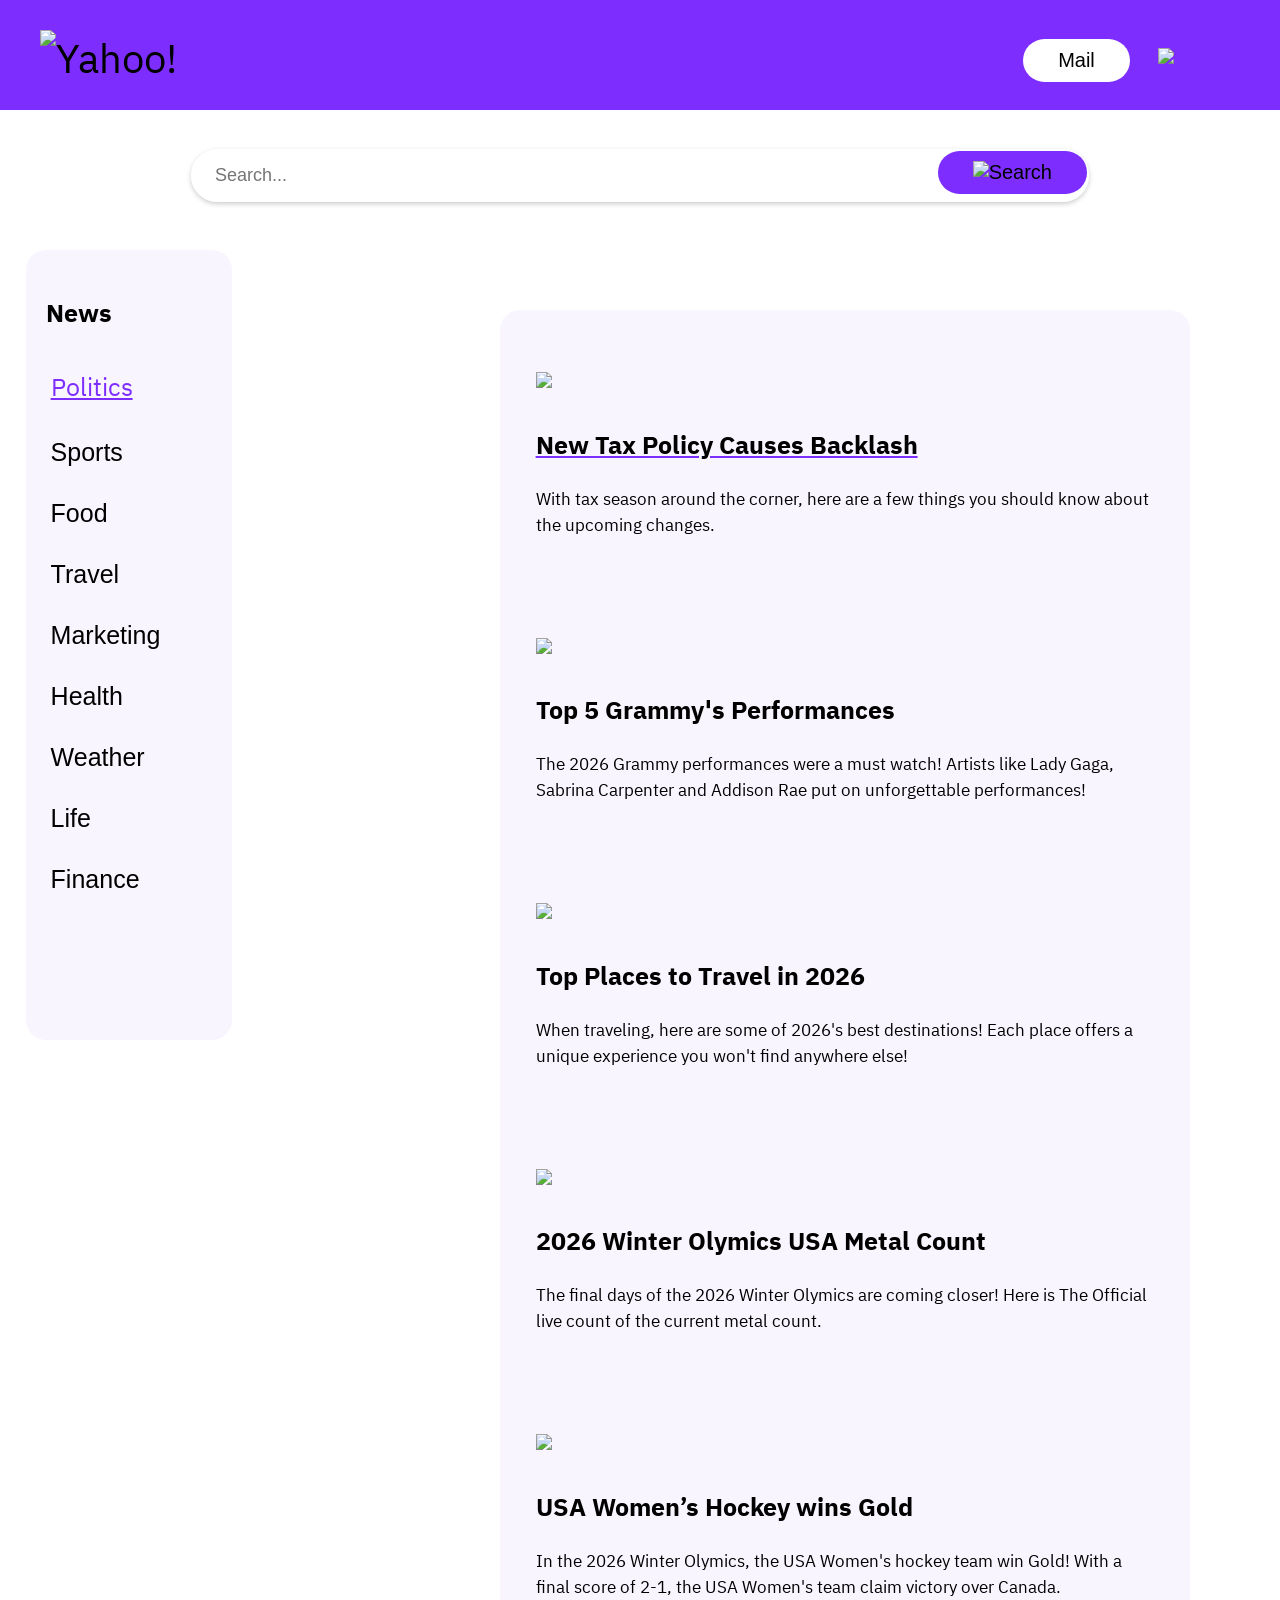
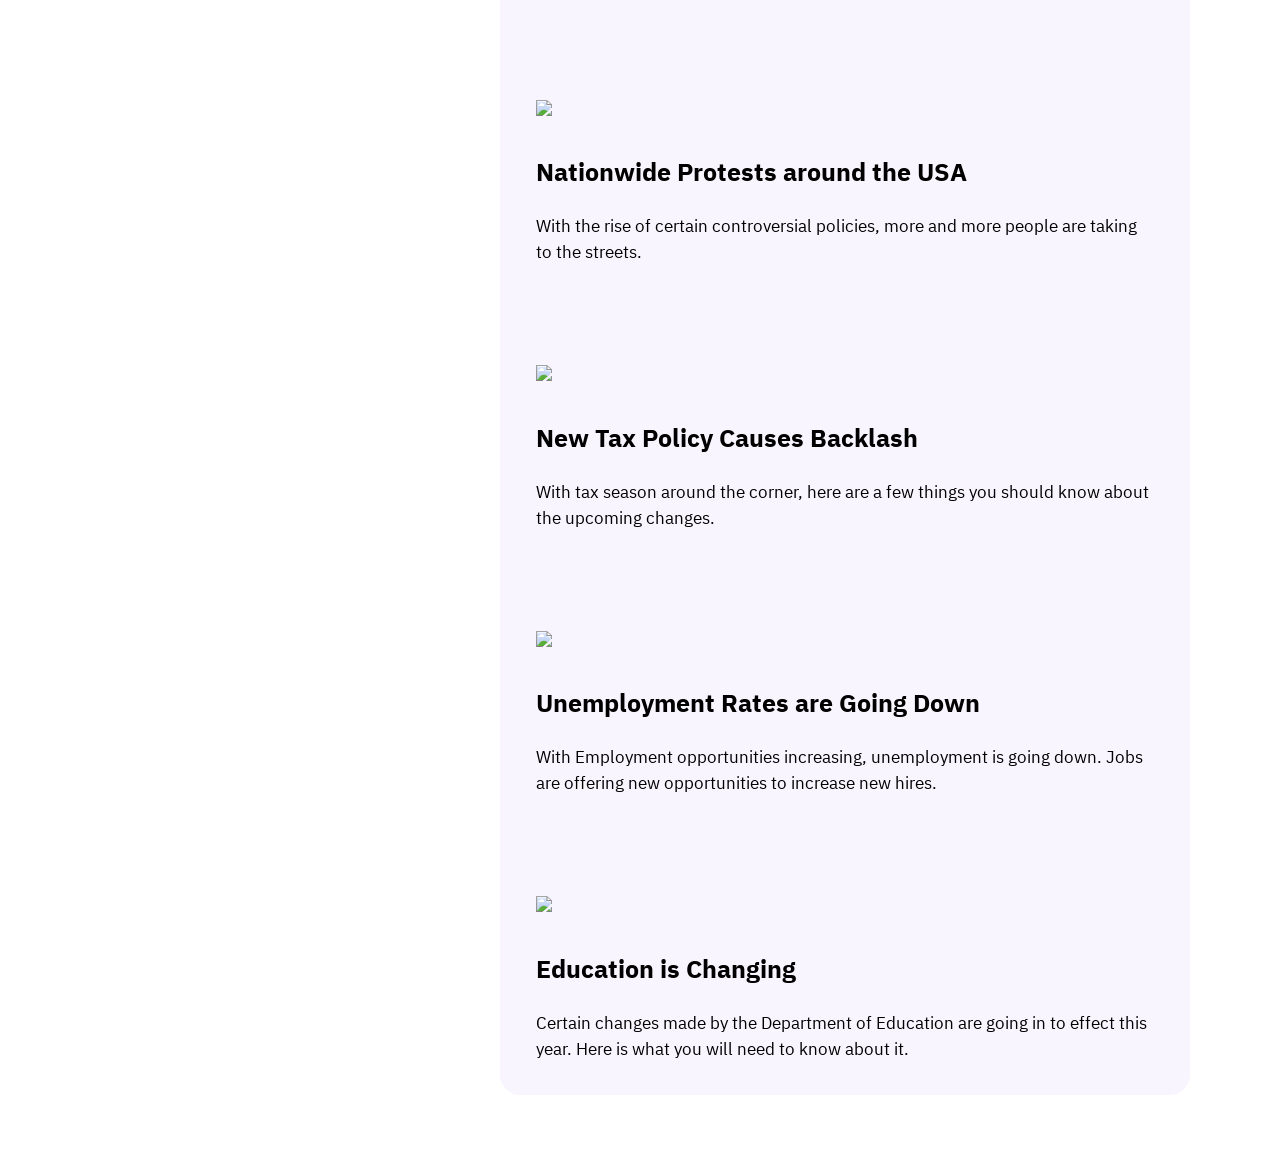
==== index.html @ 1e4b3298 "Create index.html" ====
<!DOCTYPE html>
<html>
  <head>
    <meta charset="UTF-8">
    <meta name="viewport" content="width=device-width, initial-scale=1.0">
    <title>Yahoo!</title>
    <link href="style.css" rel="stylesheet" type="text/css" media="all">
 </head>
<body>

      <div class="header"> 
        <div class="headertitle">
          <img src="images/yahoologo.png" alt="Yahoo!">
        </div>
        <div class="headerbutton"> 
          <a href="email.html">
            <button class="button1">Mail</button>
          </a>
        </div>
        <div class="headericon">
          <a href="profile.html" >
            <img src="images/profpic.png" alt="Account">
          </a>
        </div>
      </div>

<div class="searchbar">
    <div class="search-container">
        <input type="text" placeholder="Search...">
          
          <a href="search.html">
            <button class="button2"> 
              <img src="images/search.png" alt="Search"> 
            </button>
          </a>
    </div>
</div>

    <div class="newsselection">
        <h3>News</h3>
                    
            <a href="politics.html">
              <div class="button3">
              Politics
            </div>
            </a>
                  
            <button class="button3">
              Sports
            </button>
                 
            <button class="button3">
              Food
            </button>
                    
            <button class="button3">
              Travel
            </button>
                    
            <button class="button3">
              Marketing
            </button>
                    
            <button class="button3">
              Health
            </button>
                    
            <button class="button3">
              Weather
            </button>
                    
            <button class="button3">
              Life
            </button>
                    
            <button class="button3">
              Finance
            </button>
                    
    </div>

<div class="content">

   <div class="trendingsection">
      <div class="imagediv"> 
        <img src="images/politics1.png" width=100%> 
      </div>
        <div class="headingdiv">
          <a href= "article.html"> 
            <h2> New Tax Policy Causes Backlash</h2>
          </a>
        </div>
        <div class="textdiv"> 
          <p class="paragraph">With tax season around the corner, here are a few things you should know about the upcoming changes.</p>
        </div>
    </div>
  
    <div class="trendingsection">
      <div class="imagediv"> 
          <img src="images/trending1.png" width=100%> 
      </div>
        <div class="headingdiv">
           <h2> Top 5 Grammy's Performances</h2> 
        </div>
         <div class="textdiv"> 
            <p class="paragraph">The 2026 Grammy performances were a must watch! Artists like Lady Gaga, Sabrina Carpenter and Addison Rae put on unforgettable performances!</p>
          </div>
    </div>

    <div class="trendingsection">
      <div class="imagediv"> 
        <img src="images/trending2.png" width=100%> 
      </div>
        <div class="headingdiv"> 
          <h2>Top Places to Travel in 2026</h2>
        </div>
        <div class="textdiv">
          <p class="paragraph">When traveling, here are some of 2026's best destinations! Each place offers a unique experience you won't find anywhere else!</p> 
        </div>
    </div>

    <div class="trendingsection">
      <div class="imagediv"> 
        <img src="images/trending3.png" width=100%> 
      </div>
        <div class="headingdiv"> 
          <h2>2026 Winter Olymics USA Metal Count</h2>
        </div>
        <div class="textdiv"> 
          <p class="paragraph">The final days of the 2026 Winter Olymics are coming closer! Here is The Official live count of the current metal count. </p>
        </div>
    </div>

    <div class="trendingsection">
      <div class="imagediv"> 
        <img src="images/trending4.png" width=100%> 
      </div>
        <div class="headingdiv">
          <h2>USA Women’s Hockey wins Gold</h2>
        </div>
        <div class="textdiv"> 
          <p class="paragraph">In the 2026 Winter Olymics, the USA Women's hockey team win Gold! With a final score of 2-1, the USA Women's team claim victory over Canada.</p> 
        </div>
    </div>

      <div class="trendingsection">
      <div class="imagediv"> 
        <img src="images/trending5.png" width=100%> 
      </div>
        <div class="headingdiv">
          <h2>Nationwide Protests around the USA</h2>
        </div>
        <div class="textdiv"> 
          <p class="paragraph">With the rise of certain controversial policies, more and more people are taking to the streets.</p>
        </div>
    </div>

    <div class="trendingsection">
      <div class="imagediv"> 
        <img src="images/trending6.png" width=100%> 
      </div>
        <div class="headingdiv">
          <h2>New Tax Policy Causes Backlash</h2>
        </div>
        <div class="textdiv"> 
          <p class="paragraph">With tax season around the corner, here are a few things you should know about the upcoming changes.</p>
        </div>
    </div>

    <div class="trendingsection">
      <div class="imagediv"> 
        <img src="images/trending7.png" width=100%> 
      </div>
      <div class="headingdiv">
        <h2>Unemployment Rates are Going Down</h2>
      </div>
      <div class="textdiv"> 
        <p class="paragraph">With Employment opportunities increasing, unemployment is going down. Jobs are offering new opportunities to increase new hires.</p>
      </div>
    </div>

    <div class="trendingsection">
      <div class="imagediv"> 
        <img src="images/trending8.png" width=100%> 
      </div>
      <div class="headingdiv">
        <h2>Education is Changing</h2>
      </div>
      <div class="textdiv"> 
        <p class="paragraph">Certain changes made by the Department of Education are going in to effect this year. Here is what you will need to know about it.</p>
      </div>
    </div>

</div>
</body>

</html>
---- style.css ----
@import url('https://fonts.googleapis.com/css2?family=IBM+Plex+Sans+Devanagari:wght@100;200;300;400;500;600;700&display=swap');


body{
	height:310%;
	width:100%;
	margin:0;
	padding-bottom: 60px;

	  font-family: "IBM Plex Sans Devanagari", sans-serif;
	  font-weight: 400;
	  font-style: normal;

	background-color:white;
}


/* TEXT*/

h1{
	margin: 0;
	}

h2{
	font-size:25px;
	font-family: "IBM Plex Sans Devanagari", sans-serif;
	font-weight: bold;
	font-style: normal;
	color:black;
	text-decoration: none;
}

				h2:hover{
			 	color: #7D2EFF;
			 	text-decoration: underline;
	  			transition:0.5s;

					}

h3{
	font-size:25px;
	font-family: "IBM Plex Sans Devanagari", sans-serif;
	font-weight: bold;
	font-style: normal;
	color:black;}


.paragraph{
	font-size: 17px;
	font-family: "IBM Plex Sans Devanagari", sans-serif;
	font-weight: 400;
	font-style: normal;
}

	a{
	color: #7D2EFF;
	}



/*HEADER*/


.header{
	 padding-top:10px;

	position:fixed;
	background-color: #7D2EFF;
	height:100px;
	width:100%;

	z-index:1000;

	display:flex;
	flex-wrap:nowrap;
}

		.headertitle{
			margin-left: 40px;
			align-content: center;

			font-size: 40px;
			flex-grow:9;

		}

		.headerbutton{
			align-content: center;


			flex-grow:0.3;

		}

		.headericon{
			align-content: center;

			flex-grow:0.5;

		}

					.button1{
						font-size: 20px;
						border:none;
						padding:10px 35px 10px 35px;
						background-color: white;
						border-radius:45px;

					}


				.button1:hover{
					background-color:#A571FF;
					color:white;
					transition:0.5s}


/*Search bar*/


.searchbar {
	height:250px;
	flex: 1;
	display: flex;
	justify-content: center; 
	align-items: center; 
}

.search-container{
	position: relative;
	display: flex;
	flex-wrap:nowrap;

	align-content: center;
	margin-top:100px;
	background-color: white;

	border-radius: 30px;

	box-shadow:0px 2px 5px rgba(0, 0, 0, 0.2);
}

.search-container input{
	width:850px;
	font-size:18px;
	padding:16px 24px;
	border-radius: 30px;
	border:none;

}


					.button2{
						position: absolute;
						margin-top:2px;
						margin-right:2px;
						right: 0;   
						font-size: 20px;
						border:none;
						padding:10px 35px 10px 35px;
						background-color: #7D2EFF;
						border-radius:45px;
					}
					

/*Nav bar AND News Section */


.content{
		background-color: #F9F5FF;
		border-radius: 20px;
		margin-top: 60px;
	height:auto;
	width:auto;
	padding-top:20px;
margin-left: 500px;
margin-right:7%;
	display:flex;
	flex-wrap: wrap;
	padding-left:2%;
	gap:25px;
	
}


					.newsselection{ 
						position: fixed;
						left: 2%;

						padding: 20px;
					background-color: #F9F5FF;

					height: 750px;
					width: 13%;

					border-radius: 20px;

					font-size: 40px;
					}


							.imagediv{
								width:110%;
								}

								.headingdiv{
								width:110%;
								}


								.textdiv{
								width:110%;
								}


		.trendingsection{
			align-content: center;

			padding:15px 15px 15px 10px;
			

			height:auto;
			width:300px;
			border-radius:10px;

			font-size: 40px;
			flex-grow:2;

			margin-right: 80px;

		}



					.button3{
						width:100%;
					border:none;
					margin-left:0;
					margin-top:5px;

					text-align: left;
					font-size: 25px;
					padding:10px 5px 10px 5px;
					background-color: #F9F5FF;
					border-radius:10px;

					}

						.button3:hover {
							background-color: #7D2EFF;
	  						color: white;

	  						transition:0.5s;
						}



@media screen and (max-width: 1080px) {

	.content{
		margin-left: 250px;
		margin-right:7%;
	}

}


@media screen and (max-width: 800px) {
.search-container input{
	width:350px;}

				.newsselection{ 
					width: 24%;
					}
	
}
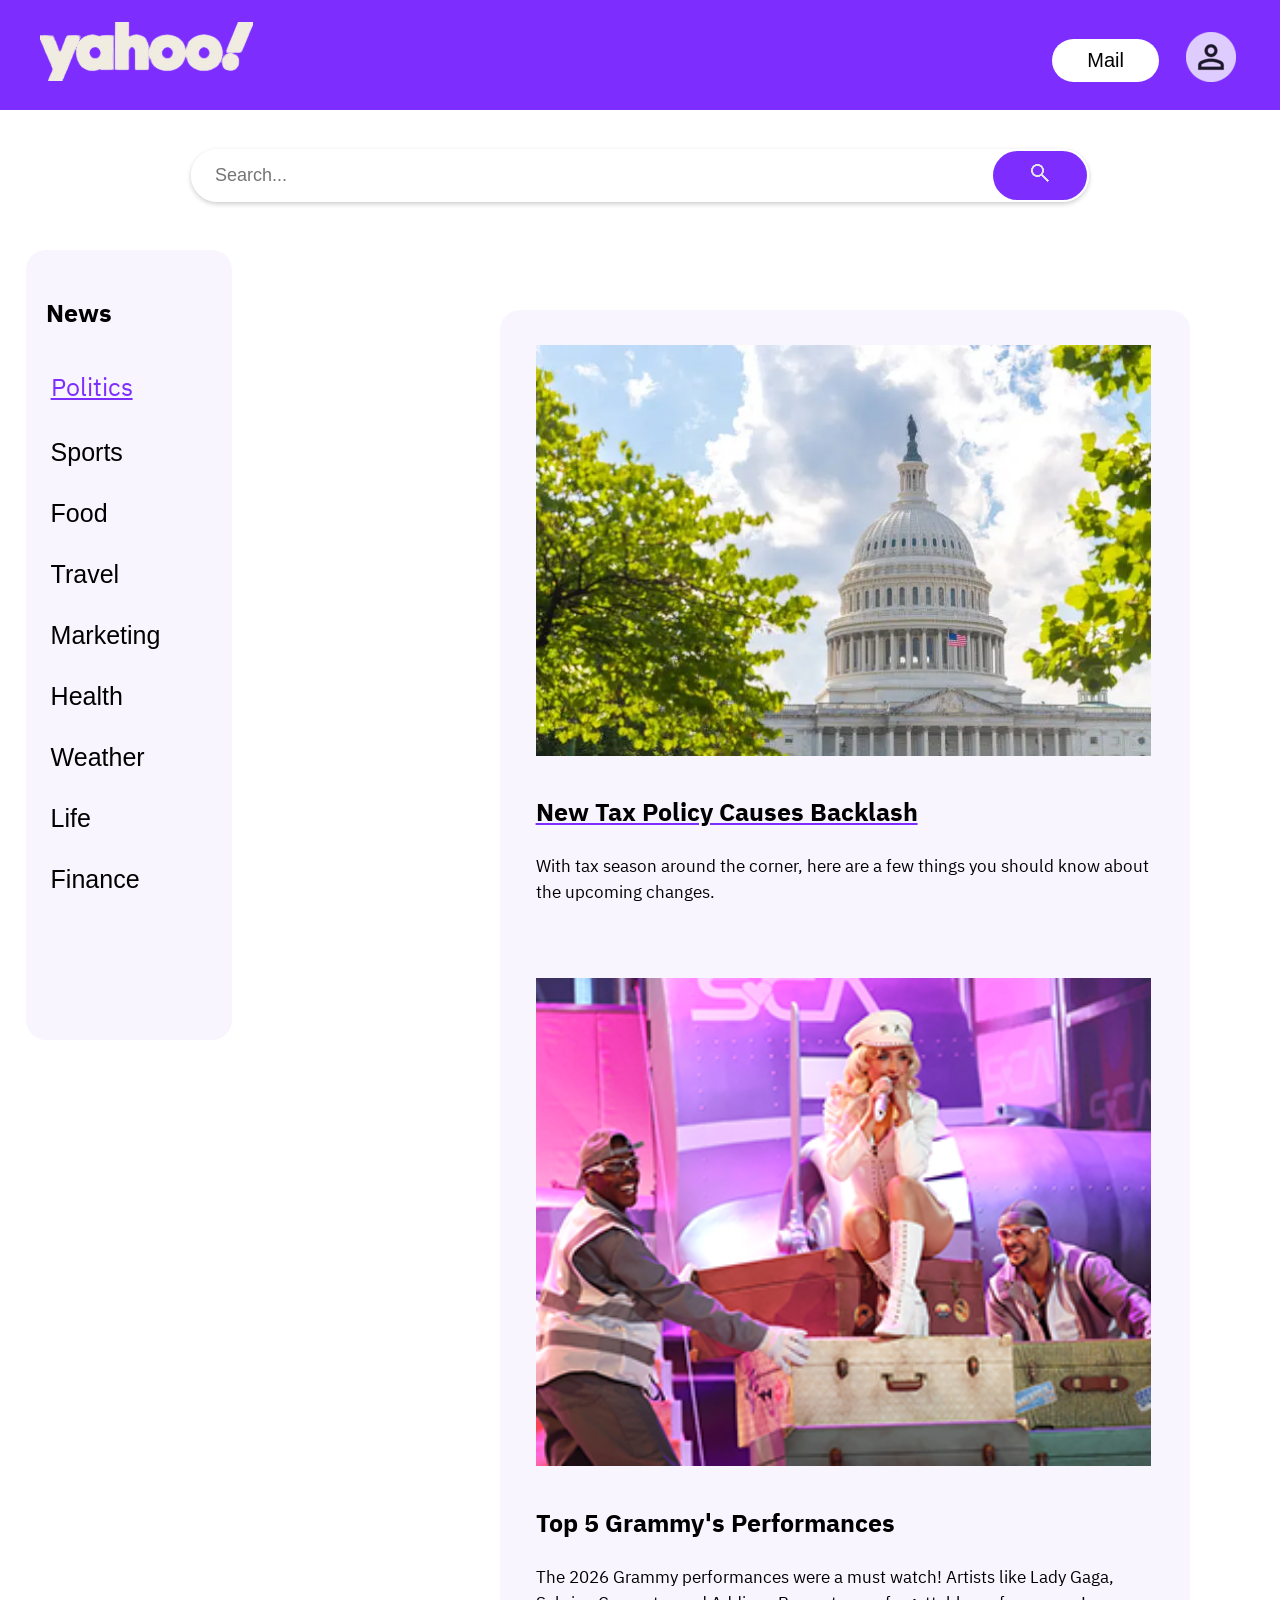
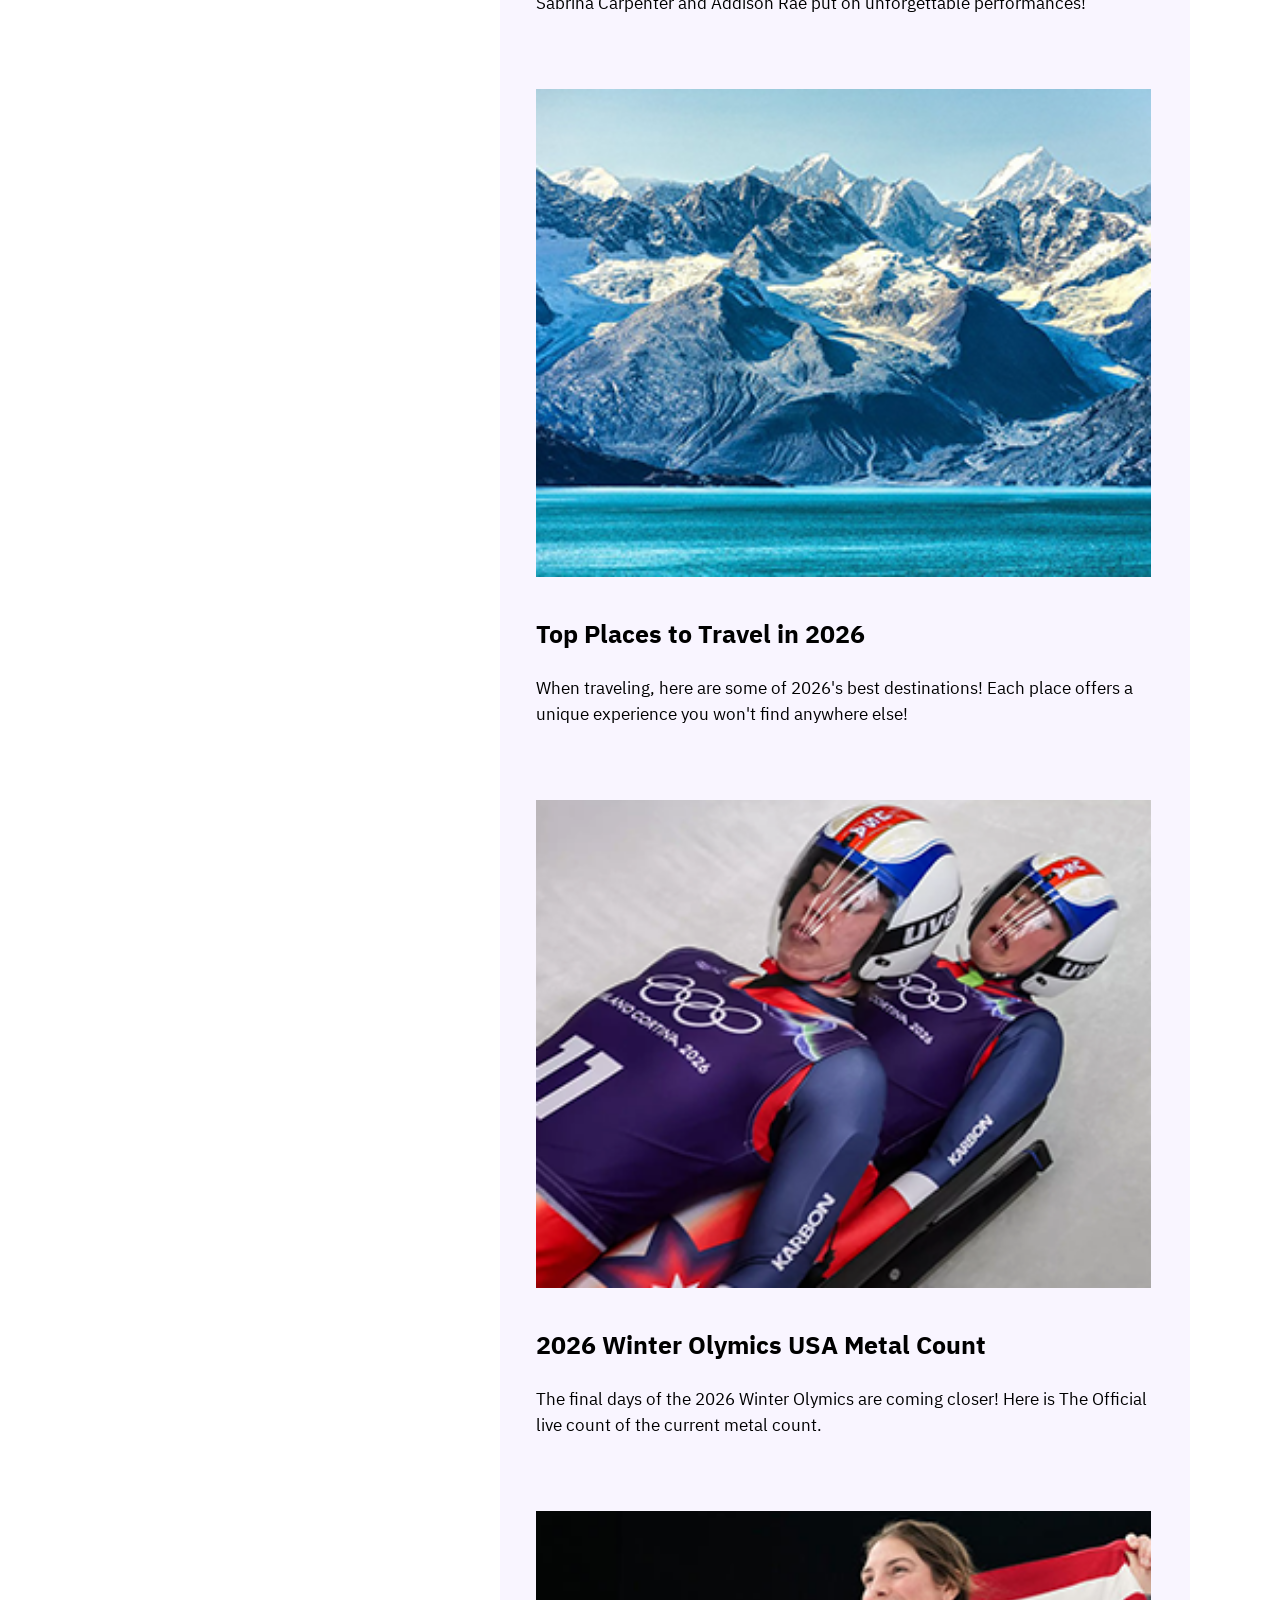
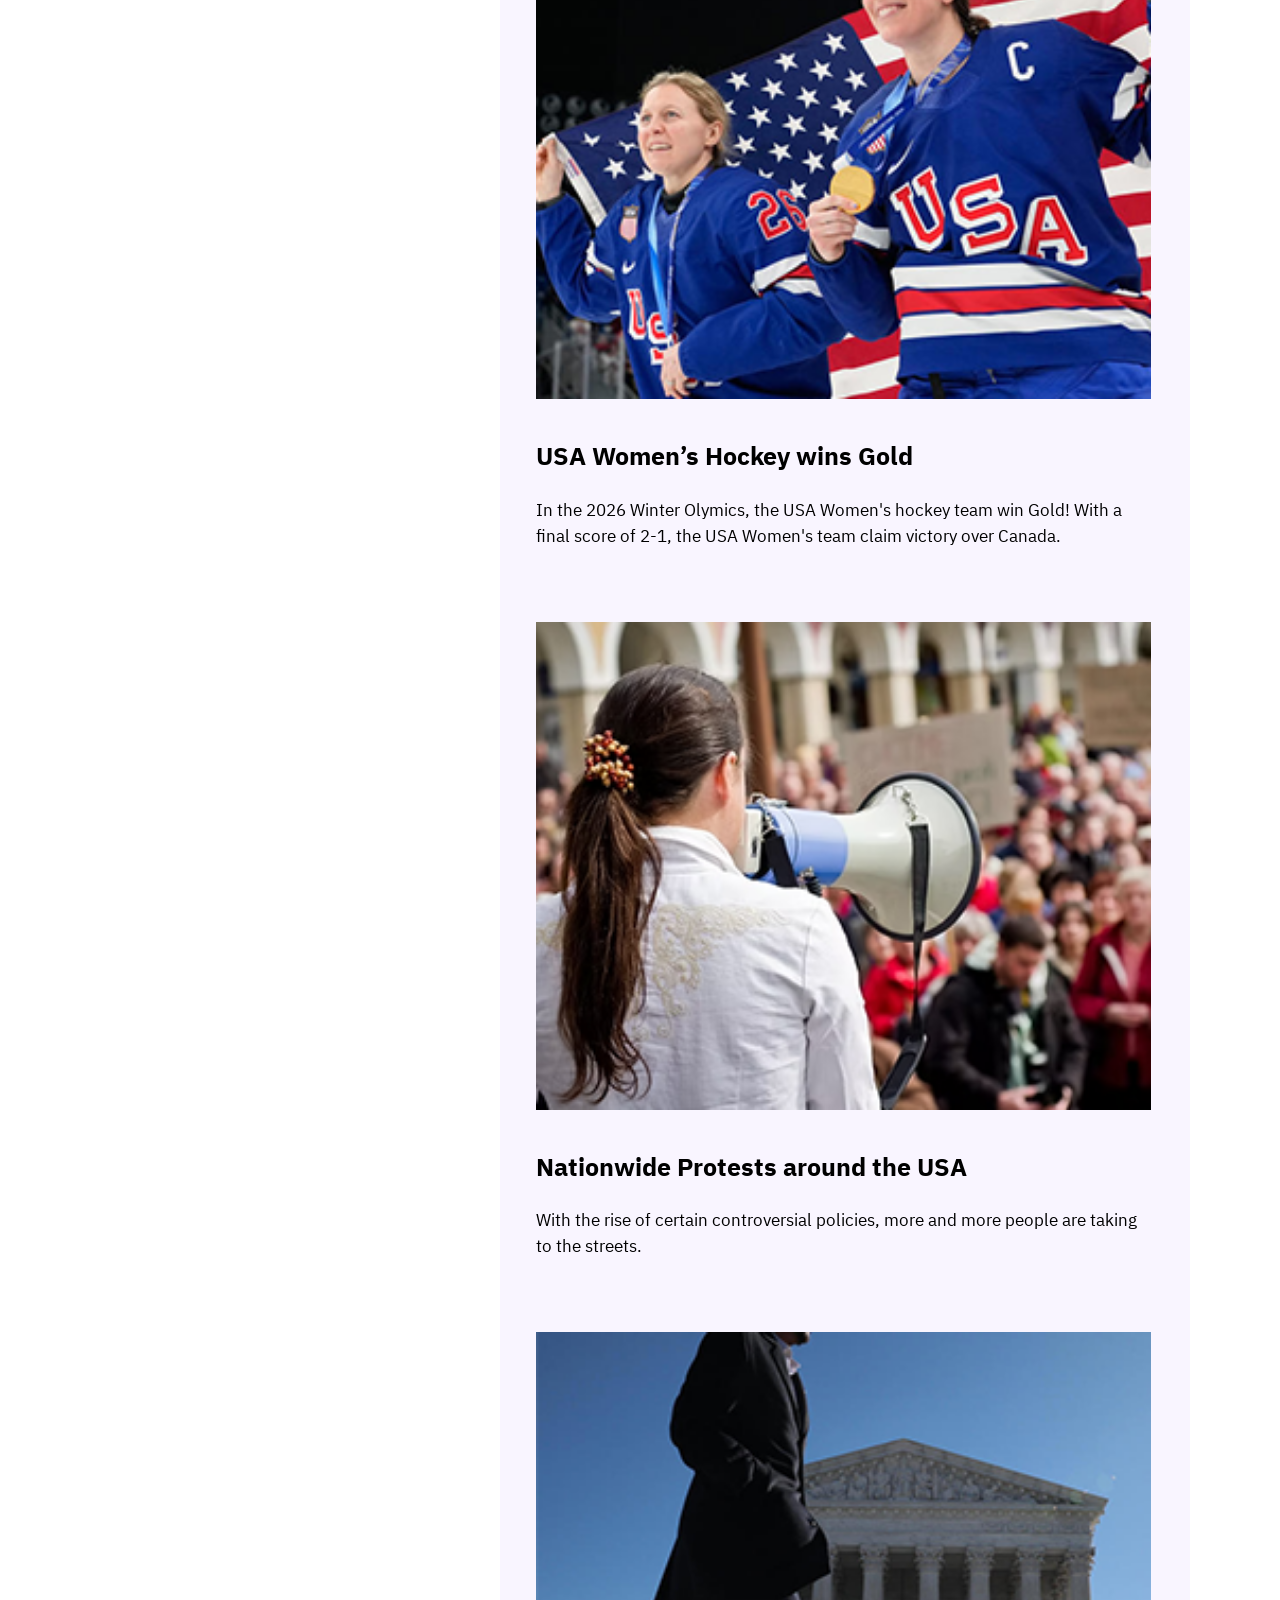
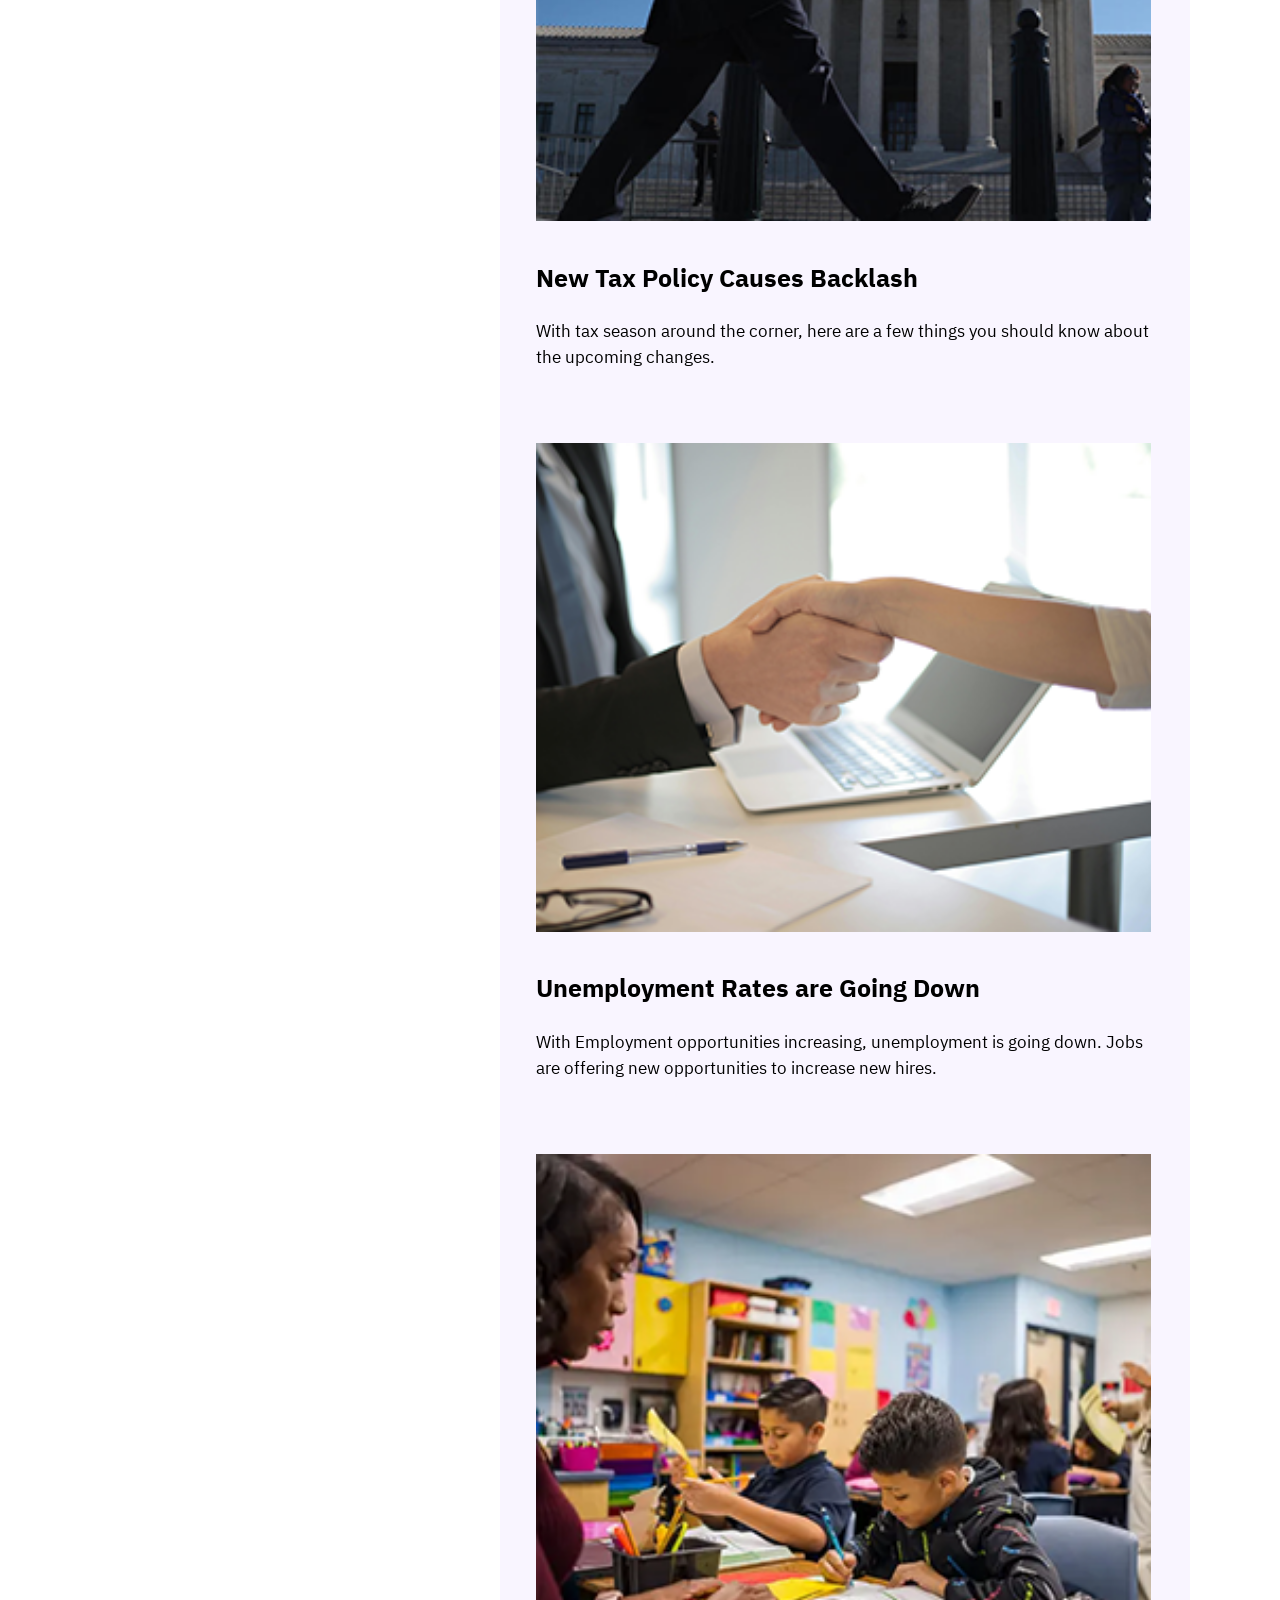
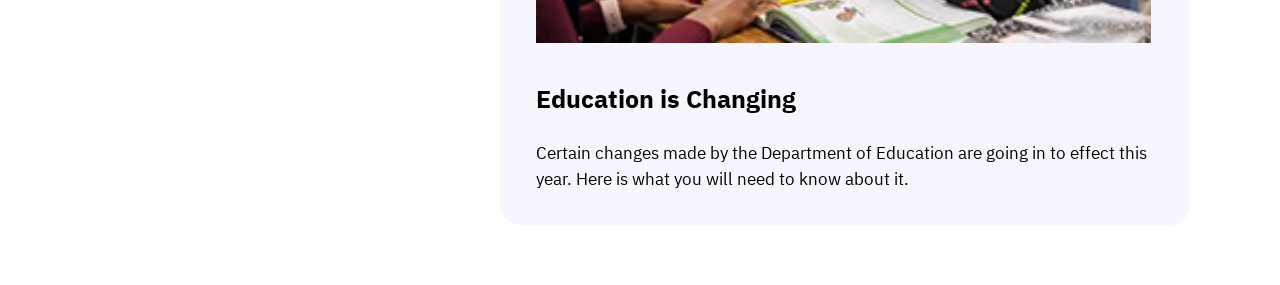
==== commit c677d29d: "Create index.html" ====
--- a/index.html
+++ b/index.html
@@ -83,7 +83,7 @@
 
    <div class="trendingsection">
       <div class="imagediv"> 
-        <img src="images/politics1.png" width=100%> 
+        <img src="images/politics1.png" alt="Capitol Building" width=100%> 
       </div>
         <div class="headingdiv">
           <a href= "article.html"> 
@@ -97,7 +97,7 @@
   
     <div class="trendingsection">
       <div class="imagediv"> 
-          <img src="images/trending1.png" width=100%> 
+          <img src="images/trending1.png" alt="Sabrina Carpenter sitting on two suitcases" width=100%> 
       </div>
         <div class="headingdiv">
            <h2> Top 5 Grammy's Performances</h2> 
@@ -109,7 +109,7 @@
 
     <div class="trendingsection">
       <div class="imagediv"> 
-        <img src="images/trending2.png" width=100%> 
+        <img src="images/trending2.png" alt="Mountains in Alaska" width=100%> 
       </div>
         <div class="headingdiv"> 
           <h2>Top Places to Travel in 2026</h2>
@@ -133,7 +133,7 @@
 
     <div class="trendingsection">
       <div class="imagediv"> 
-        <img src="images/trending4.png" width=100%> 
+        <img src="images/trending4.png" alt="Two women on the USA Women's Hockey team holding a gold metal" width=100%> 
       </div>
         <div class="headingdiv">
           <h2>USA Women’s Hockey wins Gold</h2>
@@ -157,7 +157,7 @@
 
     <div class="trendingsection">
       <div class="imagediv"> 
-        <img src="images/trending6.png" width=100%> 
+        <img src="images/trending6.png" alt="Man walking in front of the Supreme Court building" width=100%> 
       </div>
         <div class="headingdiv">
           <h2>New Tax Policy Causes Backlash</h2>
@@ -169,7 +169,7 @@
 
     <div class="trendingsection">
       <div class="imagediv"> 
-        <img src="images/trending7.png" width=100%> 
+        <img src="images/trending7.png" alt="Two people shaking hands in an office setting" width=100%> 
       </div>
       <div class="headingdiv">
         <h2>Unemployment Rates are Going Down</h2>
@@ -181,7 +181,7 @@
 
     <div class="trendingsection">
       <div class="imagediv"> 
-        <img src="images/trending8.png" width=100%> 
+        <img src="images/trending8.png" alt="A woman teaching two kids in a classroom" width=100%> 
       </div>
       <div class="headingdiv">
         <h2>Education is Changing</h2>
